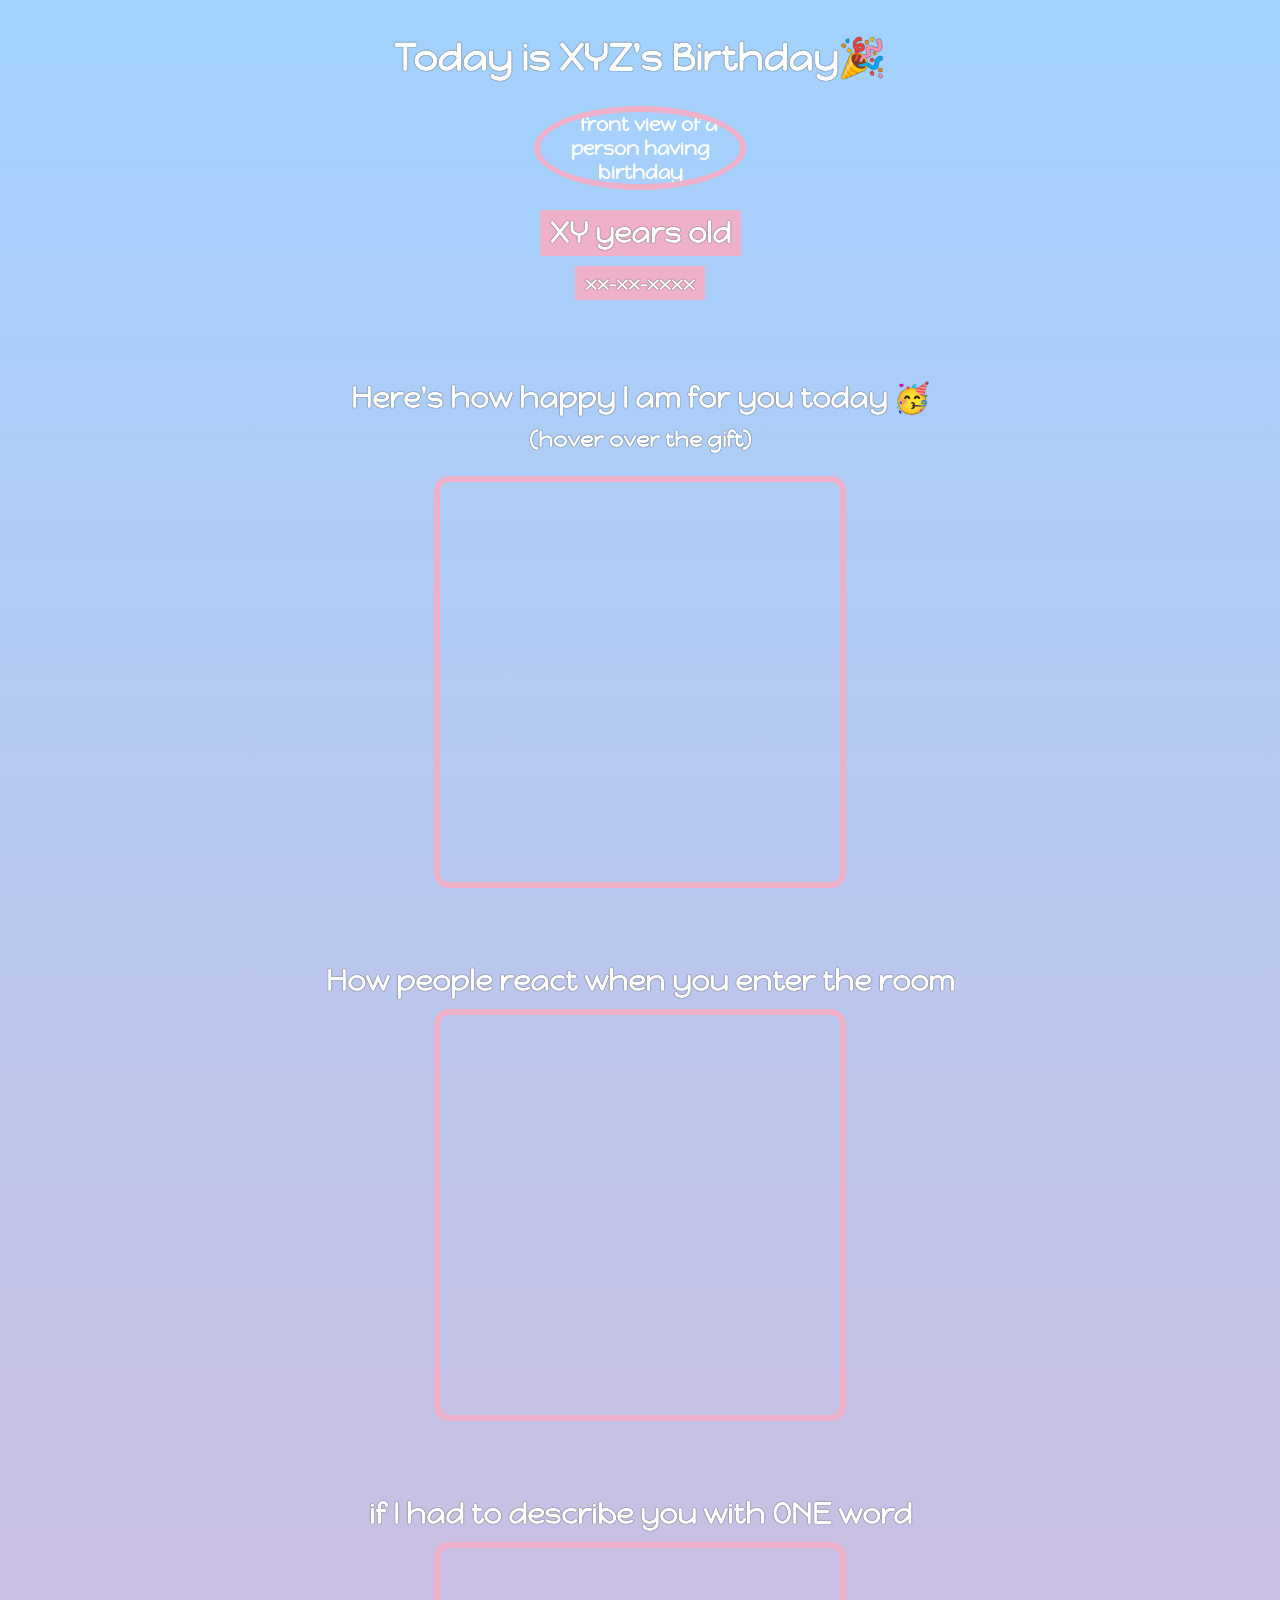
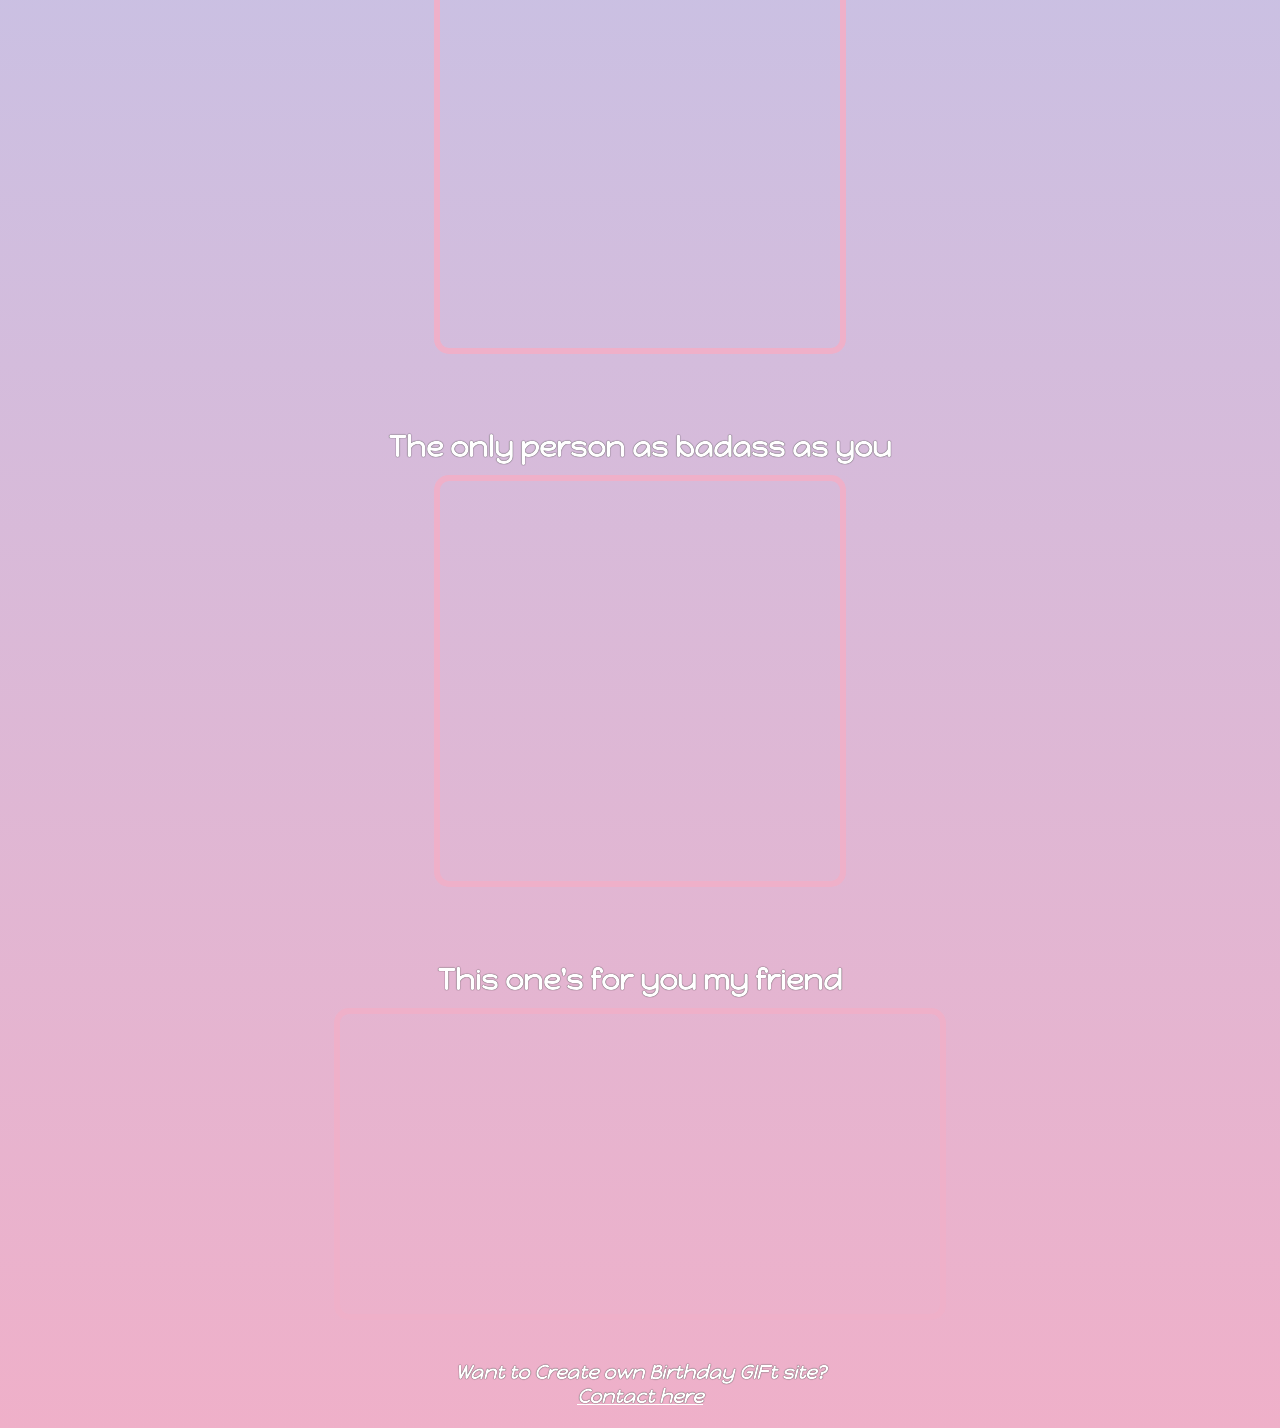
==== birthday.html @ 4b03badd "Add files via upload" ====
<!doctype html>
<html>
    <head>
        <title>Birthday Card</title>

        <link rel="preconnect" href="https://fonts.googleapis.com">
        <link rel="preconnect" href="https://fonts.gstatic.com" crossorigin>
        <link href="https://fonts.googleapis.com/css2?family=Google+Sans:ital,opsz,wght@0,17..18,400..700;1,17..18,400..700&family=Happy+Monkey&display=swap" rel="stylesheet">

        <link rel="stylesheet" href="birthday.css">
    </head>
    <body>
        <div id="header">
            <h1>Today is XYZ's Birthday🎉</h1>
            <img id="photo" src="photo.jpeg" alt="front view of a person having birthday">
            <h2 id="age">XY years old</h2>
            <h4 id="date">xx-xx-xxxx</h4>
        </div>

        <div class="gift-section">
            <h2 class="gift-title">Here's how happy I am for you today 🥳</h2>
            <h3 class="gift-hint">(hover over the gift)</h3>
            <div class="gift" id="kitty"></div>
        </div>

        <div class="gift-section">
            <h2 class="gift-title">How people react when you enter the room</h2>
            <div class="gift" id="hearts"></div>
        </div>

        <div class="gift-section">
            <h2 class="gift-title">if I had to describe you with ONE word</h2>
            <div class="gift" id="moon"></div>
        </div>

        <div class="gift-section">
            <h2 class="gift-title">The only person as badass as you</h2>
            <div class="gift" id="badass"></div>
        </div>

        <div class="gift-section">
            <h2 class="gift-title">This one's for you my friend</h2>
            <div class="gift" id="cheers"></div>
        </div>

        <p id="footer">Want to Create own Birthday GIFt site? <a href="#" target="_blank">Contact here</a></p>
    </body>
</html>
---- birthday.css ----
body {
    font-family:"Happy Monkey", cursive;
    text-align: center;
    background: linear-gradient(#a2d2ff, #EFB0C9);
    color: #ffffff;
    font-size: larger;
    font-weight: 900;
}

h1, h2, h3, h4, p {
    text-shadow: 0px 0px 1px black;
}

#photo {
    border-radius: 50%;
    border: 6px solid #EFB0C9;
    width: 200px;
    margin-bottom: 15px;
}

#age, #date {
    background-color: #EFB0C9;
    padding: 5px 10px;
    margin: 5px auto;
}

#header {
    display: flex;
    flex-direction: column;
    align-items: center;
}

.gift {
    width: 400px;
    height: 400px;
    border: 6px solid #EFB0C9;
    border-radius: 15px;
    background-image: url("./square-gift-box.webp");
    background-size: cover;
    margin: 0 auto;
}

#cheers {
    width:600px;
    height:300px;
    background-position: center;
}

.gift-section {
    margin-top: 75px;
}

.gift-title {
    margin-bottom: 10px;
}

.gift-hint {
    margin-top: 10px;
}

#kitty:hover {
    background-image: url("./surprise.jpg");
}

#hearts:hover {
    background-image: url("./hearts.gif");
}

#moon:hover {
    background-image: url("./moon.gif");
}

#badass:hover {
    background-image: url("./badass.gif");
    background-position: center;
}

#cheers:hover {
    background-image: url("./trump.gif");
}

#footer {
    font-style: italic;
    width: 400px;
    margin: 40px auto 20px;
}

a {
    color: white;
}
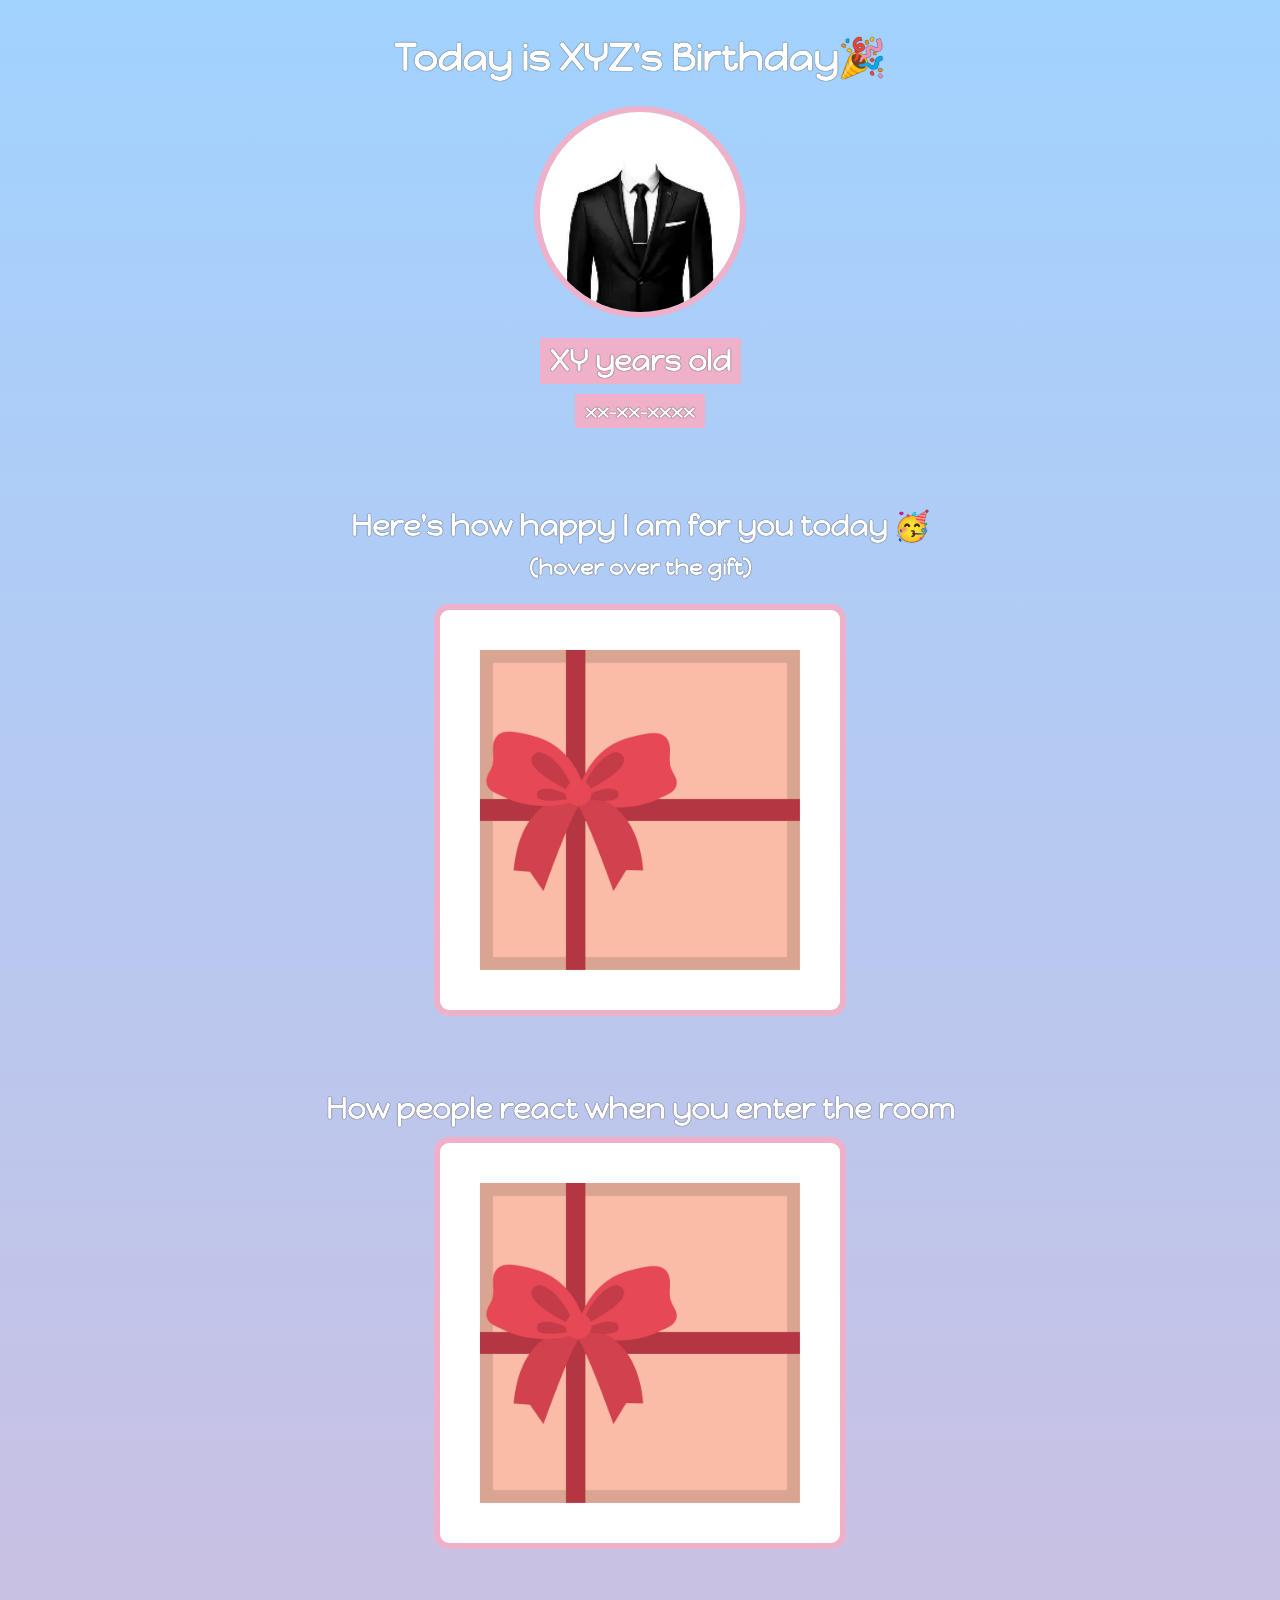
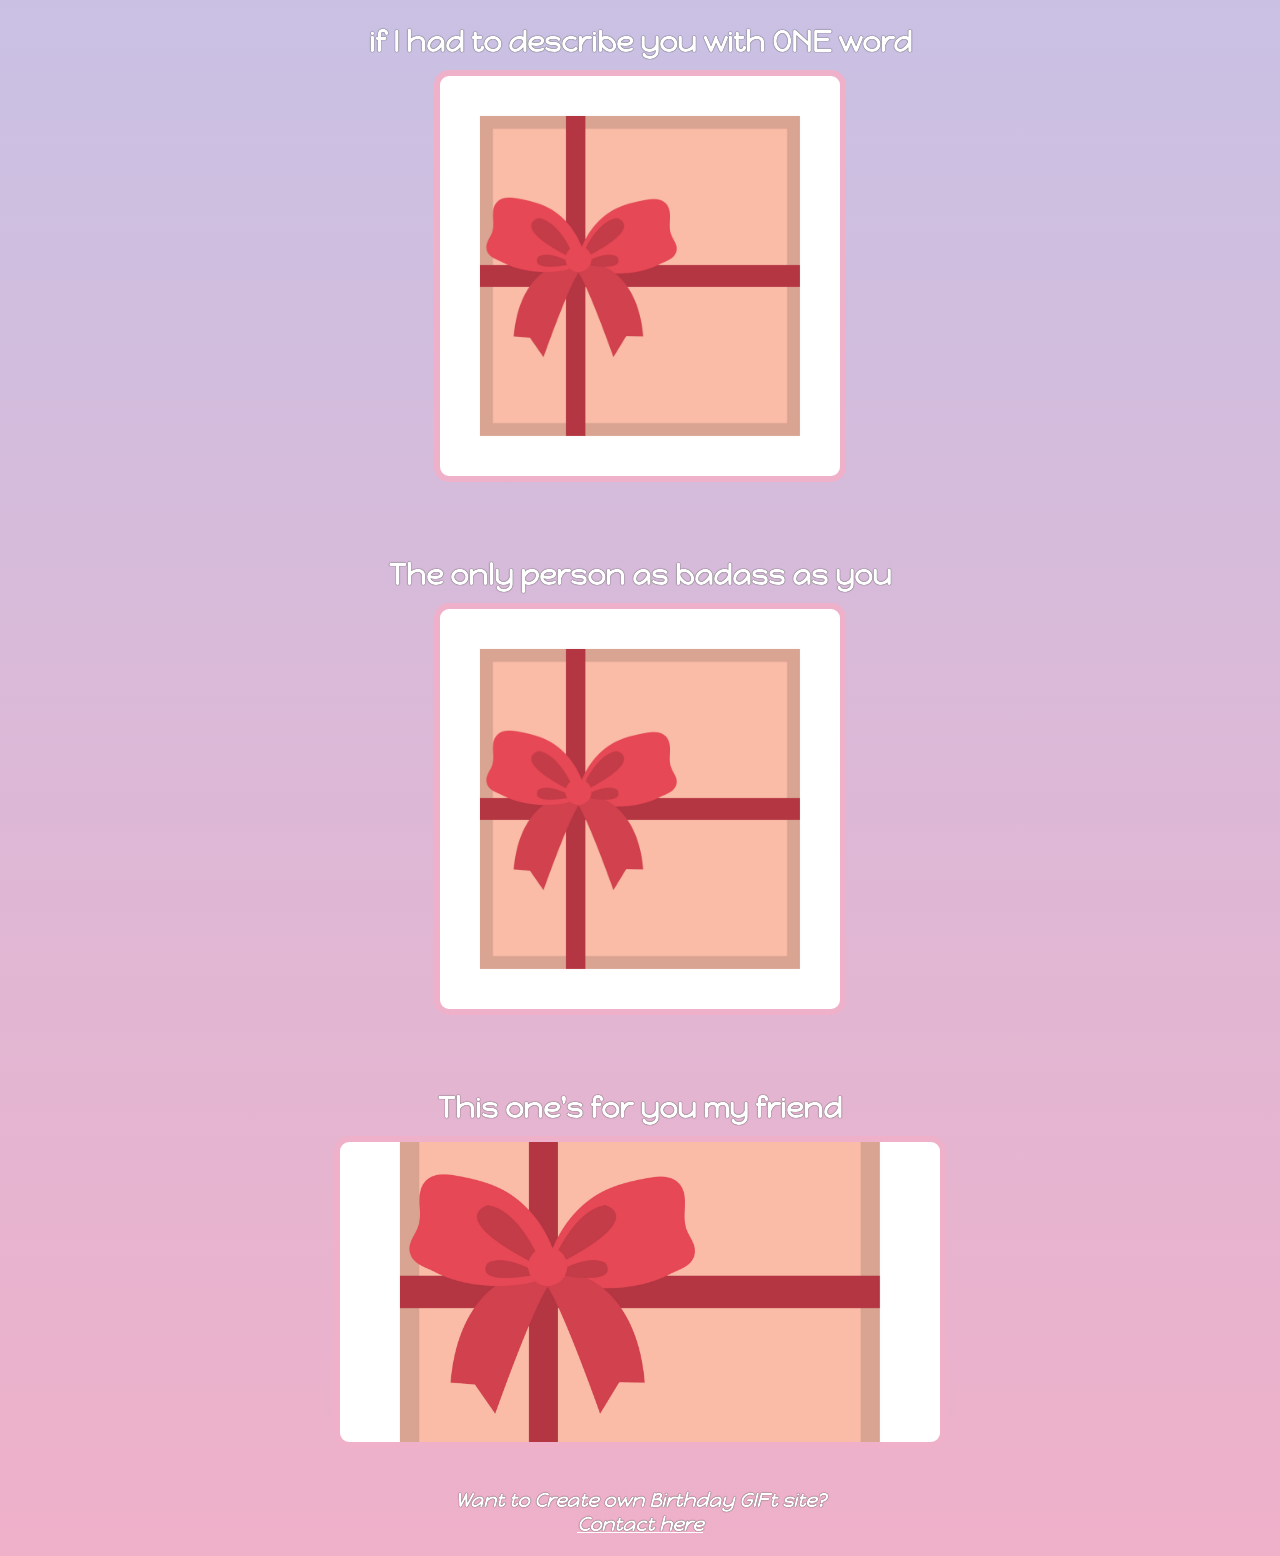
==== commit 07a0c6b9: "commit changes" ====
--- a/birthday.html
+++ b/birthday.html
@@ -12,7 +12,7 @@
     <body>
         <div id="header">
             <h1>Today is XYZ's Birthday🎉</h1>
-            <img id="photo" src="photo.jpeg" alt="front view of a person having birthday">
+            <img id="photo" src="./birthday-images/photo.jpeg" alt="front view of a person having birthday">
             <h2 id="age">XY years old</h2>
             <h4 id="date">xx-xx-xxxx</h4>
         </div>
--- a/birthday.css
+++ b/birthday.css
@@ -35,7 +35,7 @@
     height: 400px;
     border: 6px solid #EFB0C9;
     border-radius: 15px;
-    background-image: url("./square-gift-box.webp");
+    background-image: url("./birthday-images/square-gift-box.webp");
     background-size: cover;
     margin: 0 auto;
 }
@@ -59,24 +59,24 @@
 }
 
 #kitty:hover {
-    background-image: url("./surprise.jpg");
+    background-image: url("./birthday-images/surprise.jpg");
 }
 
 #hearts:hover {
-    background-image: url("./hearts.gif");
+    background-image: url("./birthday-images/hearts.gif");
 }
 
 #moon:hover {
-    background-image: url("./moon.gif");
+    background-image: url("./birthday-images/moon.gif");
 }
 
 #badass:hover {
-    background-image: url("./badass.gif");
+    background-image: url("./birthday-images/badass.gif");
     background-position: center;
 }
 
 #cheers:hover {
-    background-image: url("./trump.gif");
+    background-image: url("./birthday-images/trump.gif");
 }
 
 #footer {
